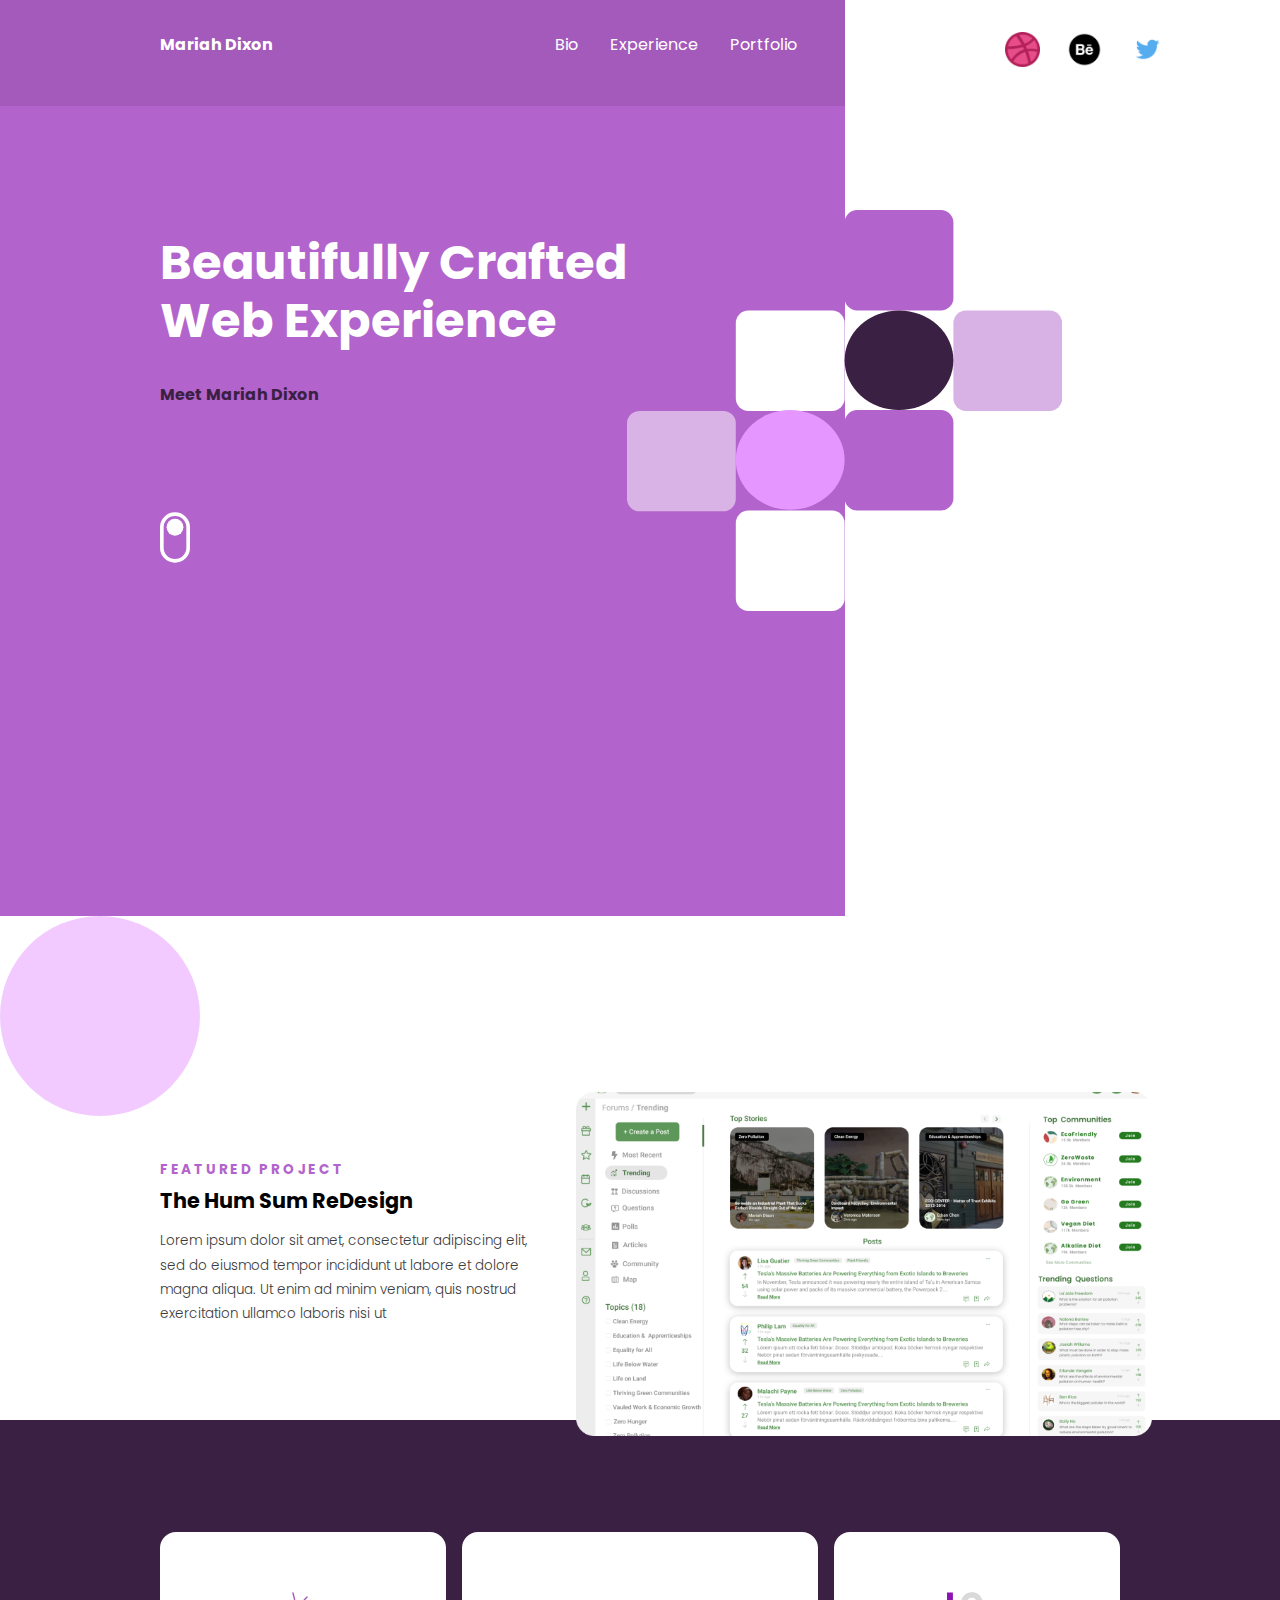
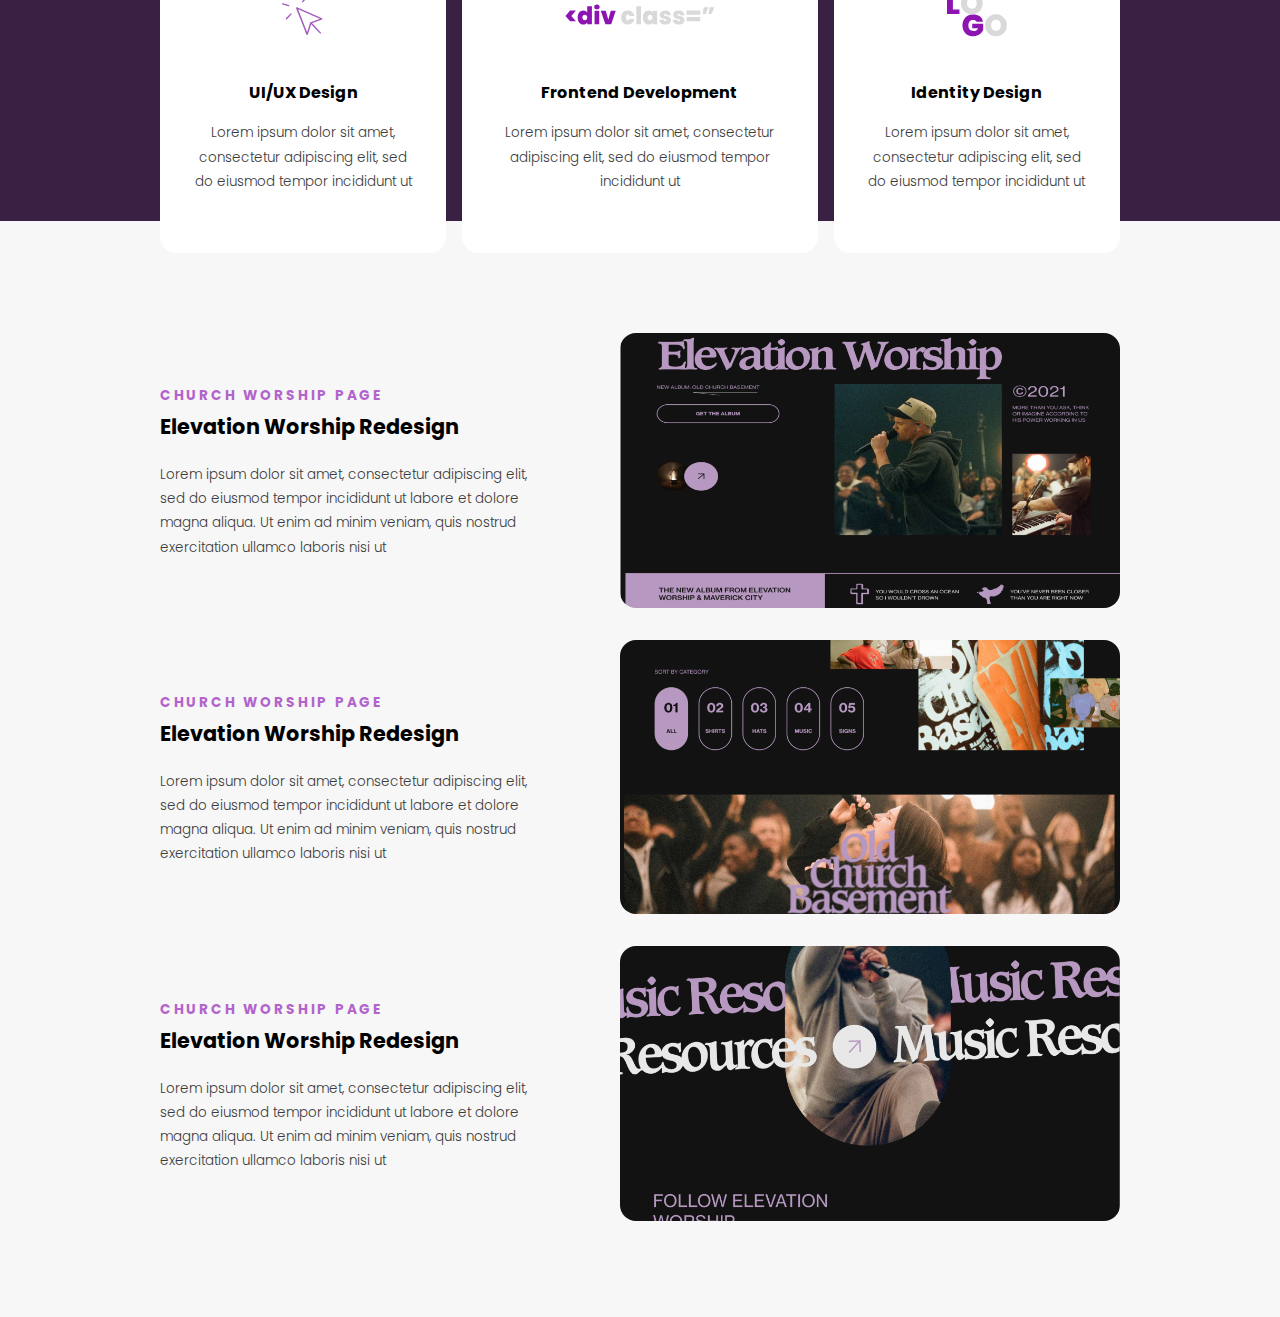
==== index.html @ 04dcc8d2 "css and html" ====
<!DOCTYPE html>
<html lang="en">
<head>
    <meta charset="UTF-8">
    <meta http-equiv="X-UA-Compatible" content="IE=edge">
    <meta name="viewport" content="width=device-width, initial-scale=1.0">
    <title>Portfolio</title>
    <link rel="stylesheet" href="css/main.css">
</head>

<body>

    <div class="nav-container">
        <header>
            <a href="index.html" class="logo">Mariah Dixon</a>

            <nav> 
                <ul id="navbar">
                    <li><a href="Bio.html">Bio</a></li>
                    <li><a href="Experience.html">Experience</a></li>
                    <li><a href="Portfolio.html">Portfolio</a></li>
                </ul>
            </nav>

        </header>
        <div class="social-header">
            <ul>
                <li><a href="#"><img src="images/dribbble3.png" alt="dribbble"></a></li>
                <li><a href="#"><img src="images/behance2.png" alt="behance" ></a></li>
                <li><a href="#"><img src="images/twitter3.png" alt="twitter" ></a></li>
            </ul>
        </div>
    </div>
    
    <div class="hero">
        <div class="content">
            <h1 class="stagger1">Beautifully Crafted Web Experience</h1>
            <div class="meet-me stagger1">
                <p>Meet Mariah Dixon</p>
            </div>
            <svg class="scroll stagger1" width="41" height="69" viewBox="0 0 41 69" fill="none" xmlns="http://www.w3.org/2000/svg">
                <rect x="2.5" y="2.5" width="36" height="64" rx="18" stroke="white" stroke-width="5"/>
                <circle  class="circle" cx="20.5" cy="20.5" r="11.5" fill="white"/>
                </svg>       
        </div>
        <svg width="520" height="479" viewBox="0 0 520 479" fill="none" xmlns="http://www.w3.org/2000/svg" class="hero-design">
            <rect class="square-anim" x="260" width="130" height="120" rx="15" fill="#B264CC"/>
            <rect class="square-anim" x="260" y="239" width="130" height="120" rx="15" fill="#B264CC"/>
            <rect class="square-anim" x="390" y="120" width="130" height="120" rx="15" fill="#B264CC" fill-opacity="0.5"/>
            <rect class="square-anim" x="130" y="120" width="130" height="120" rx="15" fill="white"/>
            <rect class="square-anim" x="130" y="359" width="130" height="120" rx="15" fill="white"/>
            <rect class="square-anim" y="240" width="130" height="120" rx="15" fill="white" fill-opacity="0.5"/>
            <ellipse class="square-anim" cx="325" cy="179.5" rx="65" ry="59.5" fill="#3A2042"/>
            <ellipse class="square-anim" cx="195" cy="298.5" rx="65" ry="59.5" fill="#E596FF"/>
            </svg>
            
    </div>
    
    <section class="feature">
        <div class="left">
            <div class="inner transition2">
                <p class="subtitle">Featured Project</p>
                <a href="#" class="featured-title">The Hum Sum ReDesign</a>

                <p class="featured-desc">Lorem ipsum dolor sit amet, consectetur adipiscing elit, sed do eiusmod tempor incididunt ut labore et dolore magna aliqua. Ut enim ad minim veniam, quis nostrud exercitation ullamco laboris nisi ut </p>
            </div>
        </div>
        <img class="right transition2" src="images/The Hum Sum Redesign1.png" alt="featured Project">
    </section>

    <section class="skills">
        <div class="skill-container">
            <ul>
                <li class="transition2">
                    <div class="icon-container one">
                        <img src="images/UX ICON.svg" alt="UI/UX Icon">
                    </div>
                    <p class="skill-title">UI/UX Design</p>
                    <p class="featured-desc skill-desc">Lorem ipsum dolor sit amet, consectetur adipiscing elit, sed do eiusmod tempor incididunt ut</p>
                </li>
                <li class="transition2">
                    <div class="icon-container two">
                        <img src="images/_div class=”.svg" alt="UI/UX Icon">
                    </div>
                    <p class="skill-title">Frontend Development</p>
                    <p class="featured-desc skill-desc">Lorem ipsum dolor sit amet, consectetur adipiscing elit, sed do eiusmod tempor incididunt ut</p>
                </li>
                <li class="transition2">
                    <div class="icon-container three">
                        <img src="images/LO GO.svg" alt="UI/UX Icon">
                    </div>
                    <p class="skill-title">Identity Design</p>
                    <p class="featured-desc skill-desc">Lorem ipsum dolor sit amet, consectetur adipiscing elit, sed do eiusmod tempor incididunt ut</p>
                </li>
            </ul>
        </div>
    </section>

    <section class="portfolio">

        <div class="portfolio-container transition3">
            <div class="portfolio-left">
                <div class="inner">
                    <p class="subtitle">Church Worship Page</p>

                    <p class="featured-title">Elevation Worship Redesign</p>
                    <p class="featured-desc">Lorem ipsum dolor sit amet, consectetur adipiscing elit, sed do eiusmod tempor incididunt ut labore et dolore magna aliqua. Ut enim ad minim veniam, quis nostrud exercitation ullamco laboris nisi ut </p>
                </div>
            </div>
            <a href="#"><img src="images/elevation worship1.png" alt="Elevation"></a>
        </div>

        <div class="portfolio-container transition3">
            <div class="portfolio-left">
                <div class="inner">
                    <p class="subtitle">Church Worship Page</p>

                    <p class="featured-title">Elevation Worship Redesign</p>
                    <p class="featured-desc">Lorem ipsum dolor sit amet, consectetur adipiscing elit, sed do eiusmod tempor incididunt ut labore et dolore magna aliqua. Ut enim ad minim veniam, quis nostrud exercitation ullamco laboris nisi ut </p>
                </div>
            </div>
            <a href="#"><img src="images/old church basement1.png" alt="Elevation"></a>
        </div>

        <div class="portfolio-container transition3">
            <div class="portfolio-left">
                <div class="inner">
                    <p class="subtitle">Church Worship Page</p>

                    <p class="featured-title">Elevation Worship Redesign</p>
                    <p class="featured-desc">Lorem ipsum dolor sit amet, consectetur adipiscing elit, sed do eiusmod tempor incididunt ut labore et dolore magna aliqua. Ut enim ad minim veniam, quis nostrud exercitation ullamco laboris nisi ut </p>
                </div>
            </div>
            <a href="#"><img src="images/music resources1.png" alt="Elevation"></a>
        </div>

    </section>

   
    <script src="https://cdnjs.cloudflare.com/ajax/libs/gsap/3.5.1/gsap.min.js" integrity="sha512-IQLehpLoVS4fNzl7IfH8Iowfm5+RiMGtHykgZJl9AWMgqx0AmJ6cRWcB+GaGVtIsnC4voMfm8f2vwtY+6oPjpQ==" crossorigin="anonymous"></script>
    <script src="https://s3-us-west-2.amazonaws.com/s.cdpn.io/16327/ScrollTrigger.min.js"></script>

    <script>
        gsap.registerPlugin(ScrollTrigger);
        var tl = gsap.timeline();

        tl.from('.content', {
            y: '-30%',
            opacity: 0,
            duration: 2,
            ease: Power4.easeOut
        })
        tl.from('.stagger1', {
            opacity: 0,
            y: -50,
            stagger: .3,
            ease: Power4.easeOut,
            duration: 2
        }, "-=1.5")
        tl.from('.hero-design', {
            opacity: 0, y: 50, ease: Power4.easeOut, duartion: 1
        }, "-=2")

        gsap.from(".square-anim", {
            stagger: .2,
            scale: 0.1,
            duration: 1,
            ease: Back.easeOut.config(1.7)
        })

        gsap.from(".transition2", {
            scrollTrigger: {
                trigger: '.transition2',
                start: "top bottom"
            },
            y: 40,
            opacity: 0,
            duration: 1.2,
            stagger: .3
        })

        gsap.from(".transition3", {
            scrollTrigger: {
                trigger: ".transition3",
                start: "top center"
            },
            y: 50,
            opacity: 0,
            duration: 1.2,
            stagger: .6
        });
    </script>
</body>
</html>
---- css/main.css ----
@import url("https://fonts.googleapis.com/css2?family=Playfair+Display:wght@400;600;700&family=Poppins:wght@400;500;600;700;800&display=swap");
@import url("https://fonts.googleapis.com/css2?family=Playfair+Display:wght@400;500;600;700&family=Poppins:wght@400;500;600;700;800&display=swap");
body {
  height: 100vh;
  margin: 0;
  font-family: "Poppins";
}

ul {
  list-style-type: none;
  margin: 0;
  padding: 0;
}

a {
  text-decoration: none;
}

img {
  width: 100%;
}

.nav-container {
  background-color: #A35ABB;
}
.nav-container a {
  color: white;
}

header {
  display: flex;
  justify-content: space-between;
  padding: 2em;
}
header .logo {
  font-weight: bold;
}
header ul {
  display: flex;
}
header ul a {
  display: block;
  padding: 0 1em;
}

.social-header, .hero-design {
  display: none;
}

.hero {
  background-color: #B264CC;
  color: white;
  display: grid;
  text-align: center;
  padding: 4em;
}

.meet-me {
  font-weight: bold;
  color: #3A2042;
}

.scroll {
  width: 30px;
  margin-top: 5em;
}

section {
  padding: 4em 2em;
  text-align: center;
}

.feature {
  position: relative;
}

.feature::before {
  content: " ";
  position: absolute;
  width: 200px;
  height: 200px;
  border-radius: 50%;
  background-color: #E596FF;
  opacity: 50%;
  top: 0;
  left: 0;
  z-index: -1;
}

.subtitle {
  text-transform: uppercase;
  font-weight: bold;
  color: #B264CC;
  letter-spacing: 0.2em;
  font-size: 0.85em;
}

.featured-title {
  color: black;
  font-weight: bold;
  font-size: 1.3em;
  margin-top: -0.4em;
  display: block;
}

.featured-desc {
  color: #3b3b3b;
  margin-bottom: 3em;
  font-size: 0.84em;
  line-height: 1.8em;
  font-weight: 300;
}

.skills {
  background: #3A2042;
}

.skill-container ul li {
  background: white;
  padding: 2em;
  border-radius: 1em;
  margin-bottom: 1em;
}
.skill-container ul li .icon-container {
  height: 100px;
  display: grid;
  place-content: center;
  margin: 0 auto;
}
.skill-container ul li .icon-container.one {
  width: 50px;
}
.skill-container ul li .icon-container.two {
  width: 150px;
}
.skill-container ul li .icon-container.three {
  width: 60px;
}
.skill-container ul li .skill-title {
  font-weight: bold;
}
.skill-container ul li .featured-desc {
  margin-bottom: 2em;
}

.portfolio {
  background: #F7F7F7;
}

.portfolio-container a img {
  border-radius: 1em;
  margin-bottom: 2em;
}

@media only screen and (min-width: 800px) {
  .feature, .portfolio {
    text-align: left;
  }
  .feature, .portfolio-container {
    display: grid;
    grid-template-columns: 40% auto;
  }
  .left, .portfolio-left {
    display: grid;
    place-content: center;
  }
  .right {
    margin-left: 2em;
    margin-top: 1em;
  }
  .skills {
    margin-top: -5em;
    margin-bottom: -7em;
    padding-top: 7em;
  }
  .skill-container ul {
    display: grid;
    grid-template-columns: repeat(3, auto);
    grid-gap: 1em;
  }
  .portfolio {
    padding-top: 7em;
  }
  .portfolio-container img {
    margin-left: 2em;
  }
}
@media only screen and (min-width: 1000px) {
  .hero {
    height: 90vh;
  }
  .nav-container {
    display: grid;
    grid-template-columns: 66% auto;
    background: unset;
  }
  .nav-container header {
    background: #A35ABB;
  }
  header {
    padding: 2em 2em 2em 10em;
  }
  .social-header {
    padding: 2em 20em 2em 10em;
  }
  section {
    padding: 10em 10em 4em 10em;
  }
  .social-header {
    display: block;
  }
  .social-header ul {
    display: flex;
    justify-content: space-between;
    width: 10em;
    float: right;
  }
  .social-header ul img {
    width: 35px;
  }
  .hero {
    display: grid;
    grid-template-columns: 66% auto;
    background: unset;
    padding: 0;
  }
  .hero .content {
    background: #B264CC;
    padding: 6em 10em 4em 10em;
    text-align: left;
  }
  .hero .content h1 {
    font-size: 3em;
    line-height: 1.2em;
  }
  .meet-me {
    margin: unset;
  }
  .hero-design {
    display: unset;
    margin-left: -50.08%;
    margin-top: 15%;
    width: 100%;
  }
  .portfolio img {
    float: right;
    max-width: 500px;
  }
}
@media only screen and (min-width: 1500px) {
  header {
    padding: 2em 2em 2em 15em;
  }
  .social-header {
    padding: 2em 10em 2em 0em;
  }
  section {
    padding: 6em 20em 4em 20em;
  }
  .hero .content {
    padding: 9em 20em 6em 15em;
  }
}
.circle {
  animation: circleAnim 1s infinite alternate-reverse;
}

@-webkit-keyframes circleAnim {
  from {
    transform: translateY(5px);
    z-index: 5;
  }
  to {
    transform: translateY(30px);
  }
}

@keyframes circleAnim {
  from {
    transform: translateY(5px);
    z-index: 5;
  }
  to {
    transform: translateY(30px);
  }
}
.nav-container-bio {
  background-color: #A35ABB;
}
.nav-container-bio a {
  color: white;
}

.introduction {
  background-color: #B264CC;
  color: white;
  display: grid;
  text-align: center;
  font-family: "Playfair Display";
}
.introduction .big-heading {
  font-size: 160px;
  display: grid;
  text-align: center;
  margin-top: 1px;
  margin-bottom: 20px;
}
.introduction .small-heading {
  font-size: 36px;
  text-align: center;
  margin-top: 1px;
}

.bio {
  display: grid;
  background-color: #B264CC;
}
.bio .right-bio {
  color: #F7F7F7;
  font-family: "Playfair Display";
  font-size: 20px;
  align-items: center;
  padding: 1em 2em 1em 2em;
}

.company {
  background-color: #B264CC;
  color: #F7F7F7;
  font-family: "Playfair Display";
}
.company .heading-company {
  font-weight: bold;
  font-size: 36px;
}
.company .sub-heading-company {
  font-size: 20px;
}

@media only screen and (min-width: 1000px) {
  .bio {
    display: grid;
    grid-template-columns: 40% auto;
    padding: 5em 10em 1em 10em;
  }
  .bio .right-bio {
    text-align: left;
    padding-left: 5em;
  }
  .company {
    text-align: left;
  }
  .company .sub-heading-company {
    padding-right: 700px;
    line-height: 2em;
    padding-top: 1em;
  }
}
.nav-container-experience {
  background-color: #A35ABB;
}
.nav-container-experience a {
  color: white;
}

.My-career {
  background-color: #3A2042;
}
.My-career .career-intro {
  color: #F7F7F7;
  font-family: "Playfair Display";
  font-size: 36px;
}

.resume {
  background-color: #3A2042;
}
.resume .resume-heading {
  color: #F7F7F7;
  font-family: "Playfair Display";
  font-size: 20px;
  text-align: left;
}
.resume .resume-sub-heading {
  color: #F7F7F7;
  font-family: "Playfair Display";
  font-size: 20px;
  text-align: left;
}
.resume .date {
  color: #F7F7F7;
  font-family: "Playfair Display";
  font-size: 20px;
  text-align: left;
}
.resume .date-info {
  color: #F7F7F7;
  font-family: "Playfair Display";
  font-size: 32px;
  text-align: left;
}

@media only screen and (min-width: 1000px) {
  .My-career {
    text-align: left;
    padding-right: 600px;
    padding-bottom: 10px;
  }
  .section-date {
    display: grid;
    grid-template-columns: 20% auto;
    border-bottom: solid #F7F7F7;
    padding-bottom: 4em;
    padding-top: 4em;
  }
  .section-date .date {
    font-weight: 100;
  }
}
.nav-container-portfolio {
  background-color: #3A2042;
}
.nav-container-portfolio a {
  color: white;
}

.Name-heading {
  background-color: #3A2042;
  color: #F7F7F7;
  display: grid;
  text-align: center;
  font-family: "Playfair Display";
}
.Name-heading p {
  font-size: 100px;
  display: grid;
  text-align: center;
  margin-top: 1px;
  margin-bottom: 20px;
}

.Picture-subtitle {
  background-color: #3A2042;
  color: #F7F7F7;
  font-family: "Playfair Display";
  line-height: 2.2em;
}

.trio {
  background-color: #3A2042;
  color: #F7F7F7;
  font-family: "Playfair Display";
  line-height: 2em;
}

.image-section {
  background-color: #3A2042;
}

@media only screen and (min-width: 1000px) {
  .Name-heading p {
    font-size: 170px;
    display: grid;
    text-align: center;
    padding-top: 5px;
    margin-bottom: 20px;
  }
  .Picture-subtitle {
    font-size: 25px;
    padding-top: 70px;
  }
  .trio {
    display: grid;
    grid-template-columns: 50%;
    padding: 5em 10em 1em 10em;
  }
  .trio .subtitle-left {
    text-align: center;
  }
  .image-section {
    padding-top: 50px;
  }
  .image-section .first-image {
    padding-bottom: 100px;
  }
}/*# sourceMappingURL=main.css.map */
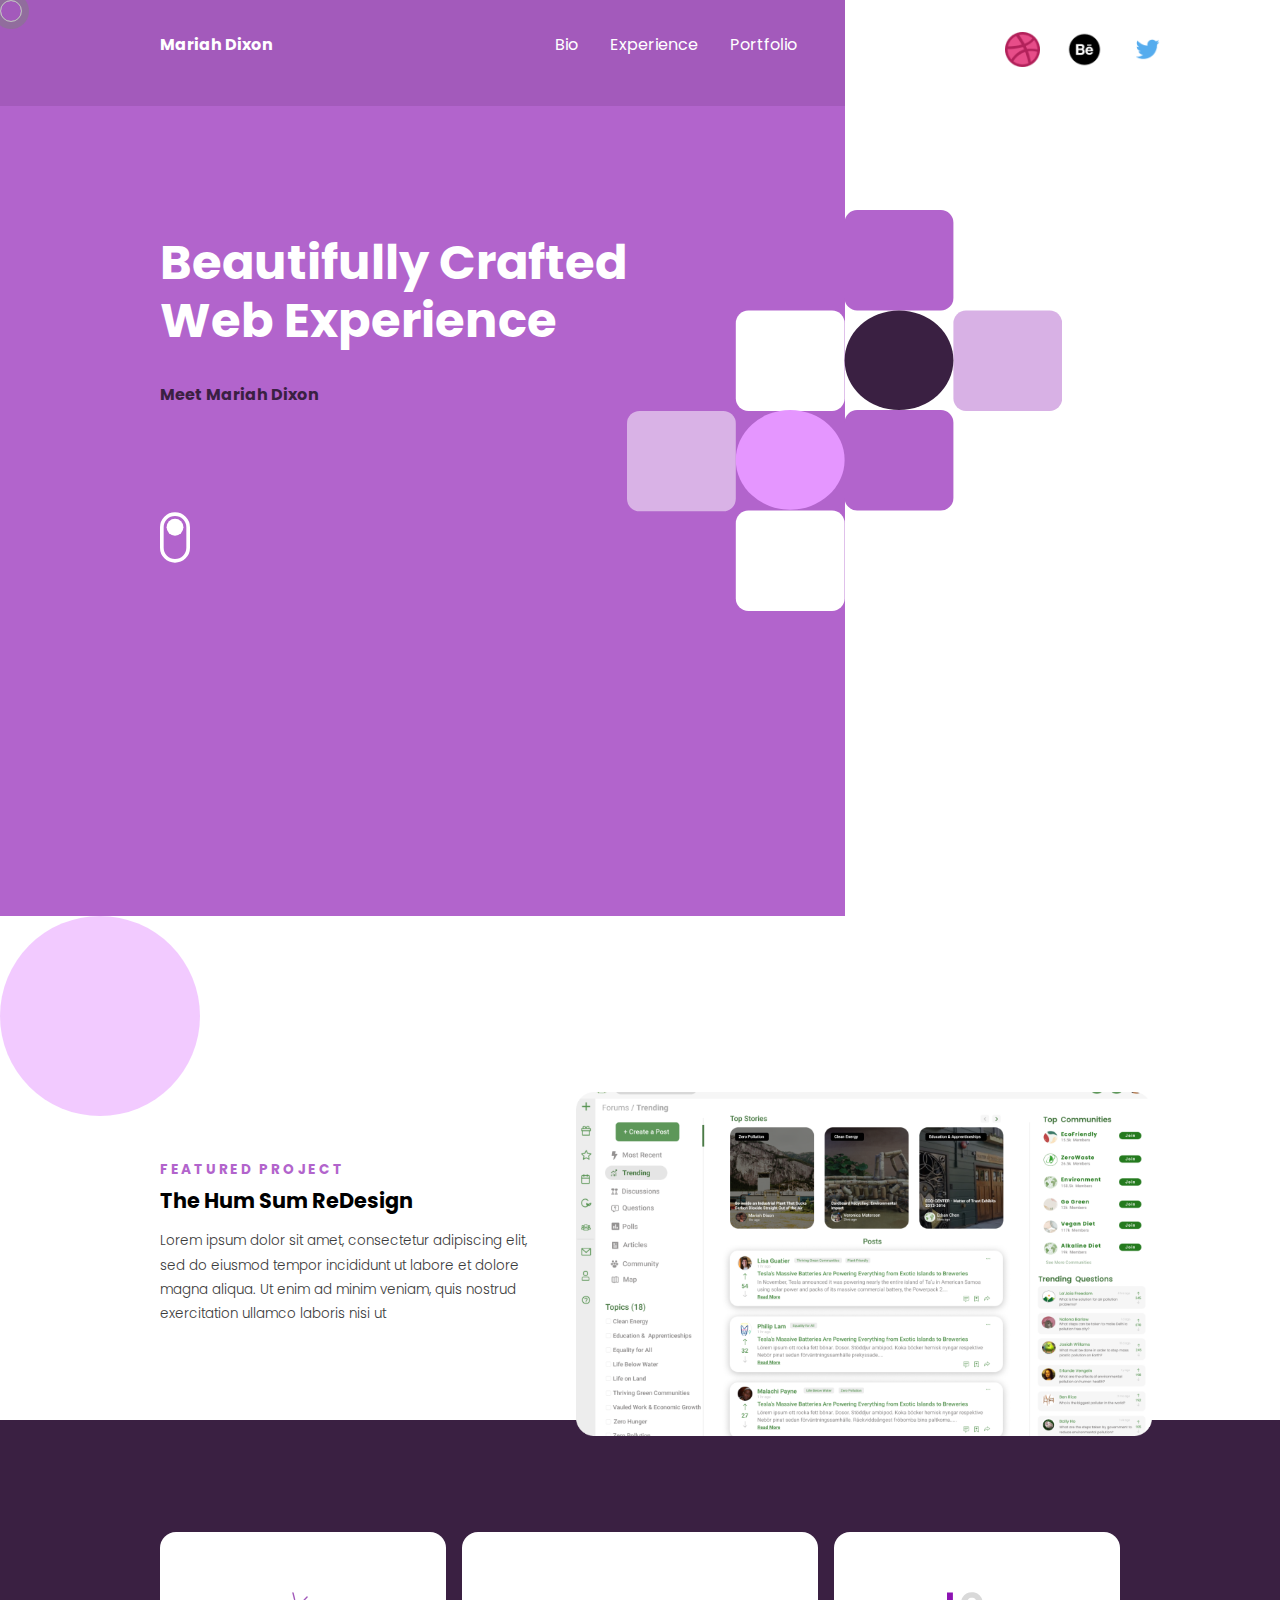
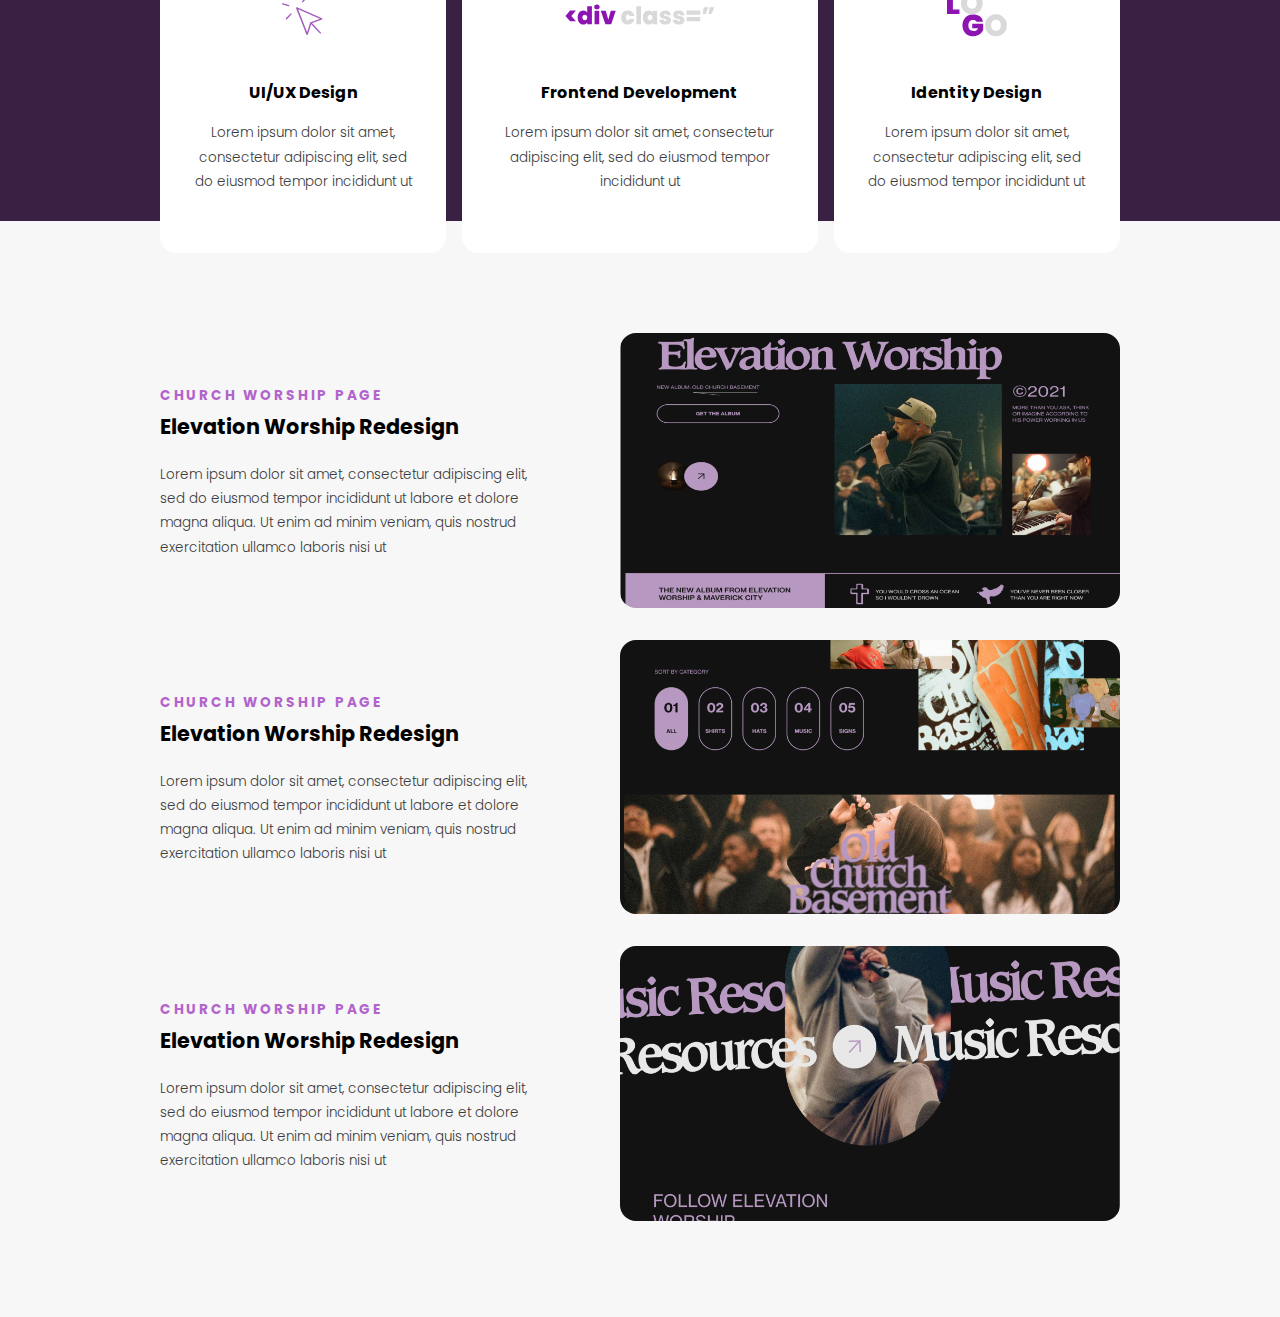
==== commit 0e49595e: "css and html" ====
--- a/index.html
+++ b/index.html
@@ -9,6 +9,8 @@
 </head>
 
 <body>
+
+    <div class="cursor"></div>
 
     <div class="nav-container">
         <header>
@@ -190,5 +192,23 @@
             stagger: .6
         });
     </script>
+
+
+<script>
+    const cursor = document.querySelector('.cursor');
+
+    document.addEventListener('mousemove', e => {
+        cursor.setAttribute("style", "top: "+(e.pageY -10)+"px; left: "+(e.pageX - 10)+"px;")
+    })
+
+    document.addEventListener('click', () => {
+        cursor.classList.add("expand");
+        
+        setTimeout(() => {
+            cursor.classList.remove("expand");
+        }, 500)
+    })
+</script>
+    
 </body>
 </html>--- a/css/main.css
+++ b/css/main.css
@@ -4,6 +4,97 @@
   height: 100vh;
   margin: 0;
   font-family: "Poppins";
+}
+
+.cursor {
+  width: 20px;
+  height: 20px;
+  border: 1px solid white;
+  border-radius: 50%;
+  position: absolute;
+  transition-duration: 200ms;
+  transition-timing-function: ease-out;
+  -webkit-animation: cursorAnim 0.5s infinite alternate;
+          animation: cursorAnim 0.5s infinite alternate;
+  pointer-events: none;
+  z-index: 1;
+}
+
+.cursor::after {
+  content: "";
+  width: 20px;
+  height: 20px;
+  position: absolute;
+  border: 8px solid gray;
+  border-radius: 50%;
+  opacity: 0.5;
+  top: -8px;
+  left: -8px;
+  -webkit-animation: cursorAnim2 0.5s infinite alternate;
+          animation: cursorAnim2 0.5s infinite alternate;
+}
+
+@-webkit-keyframes cursorAnim {
+  from {
+    transform: scale(1);
+  }
+  to {
+    transform: scale(0.7);
+  }
+}
+
+@keyframes cursorAnim {
+  from {
+    transform: scale(1);
+  }
+  to {
+    transform: scale(0.7);
+  }
+}
+@-webkit-keyframes cursorAnim2 {
+  from {
+    transform: scale(1);
+  }
+  to {
+    transform: scale(0.4);
+  }
+}
+@keyframes cursorAnim2 {
+  from {
+    transform: scale(1);
+  }
+  to {
+    transform: scale(0.4);
+  }
+}
+@-webkit-keyframes cursorAnim3 {
+  0% {
+    transform: scale(1);
+  }
+  50% {
+    transform: scale(3);
+  }
+  100% {
+    transform: scale(1);
+    opacity: 0;
+  }
+}
+@keyframes cursorAnim3 {
+  0% {
+    transform: scale(1);
+  }
+  50% {
+    transform: scale(3);
+  }
+  100% {
+    transform: scale(1);
+    opacity: 0;
+  }
+}
+.expand {
+  -webkit-animation: cursorAnim3 0.5s forwards;
+          animation: cursorAnim3 0.5s forwards;
+  border: 1px solid #321b38;
 }
 
 ul {
@@ -356,7 +447,7 @@
   }
 }
 .nav-container-experience {
-  background-color: #A35ABB;
+  background-color: #321b38;
 }
 .nav-container-experience a {
   color: white;
@@ -469,12 +560,19 @@
     padding-top: 70px;
   }
   .trio {
-    display: grid;
-    grid-template-columns: 50%;
-    padding: 5em 10em 1em 10em;
+    text-align: left;
+    padding-top: 2em;
+  }
+  .trio .trio1 {
+    display: grid;
+    grid-template-columns: 55% auto;
+    padding-bottom: 5em;
   }
   .trio .subtitle-left {
-    text-align: center;
+    display: grid;
+  }
+  .trio .subtitle-left .left-sub {
+    padding: 7em 4em 2em 4em;
   }
   .image-section {
     padding-top: 50px;
